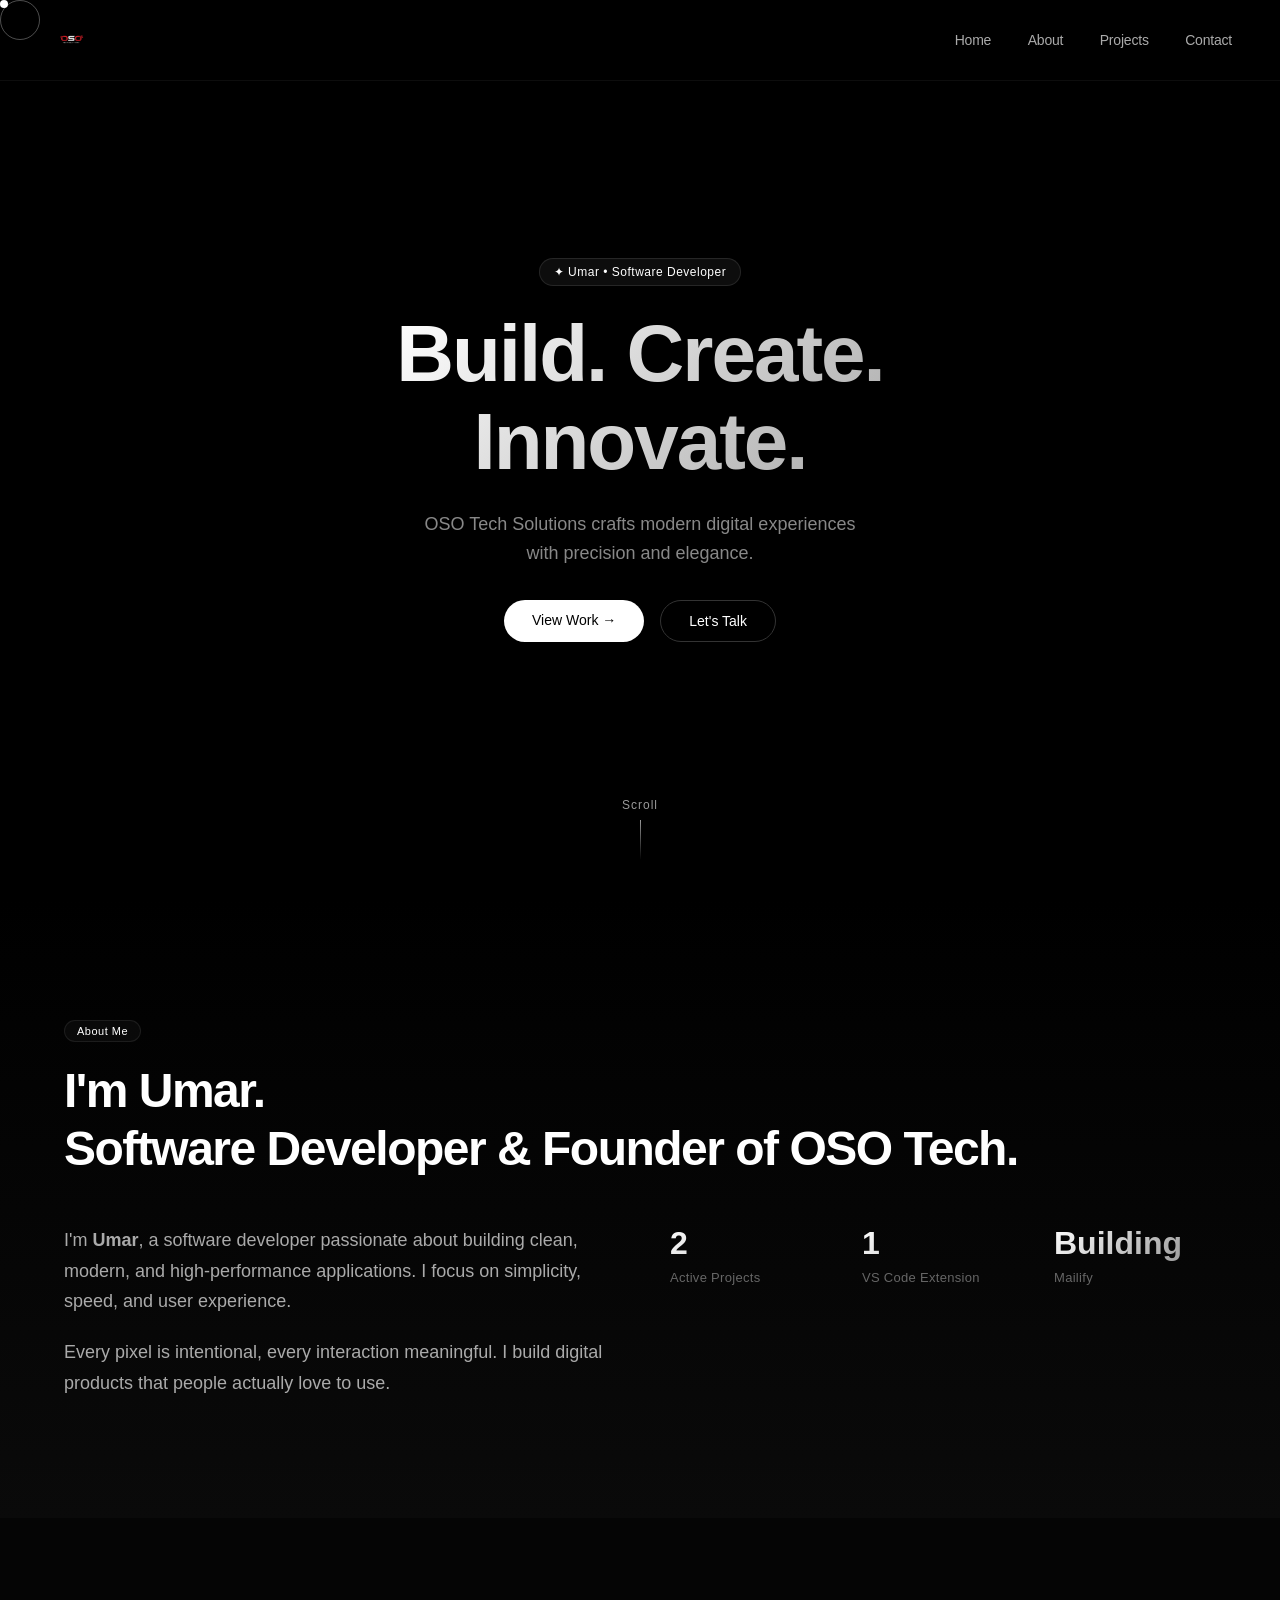
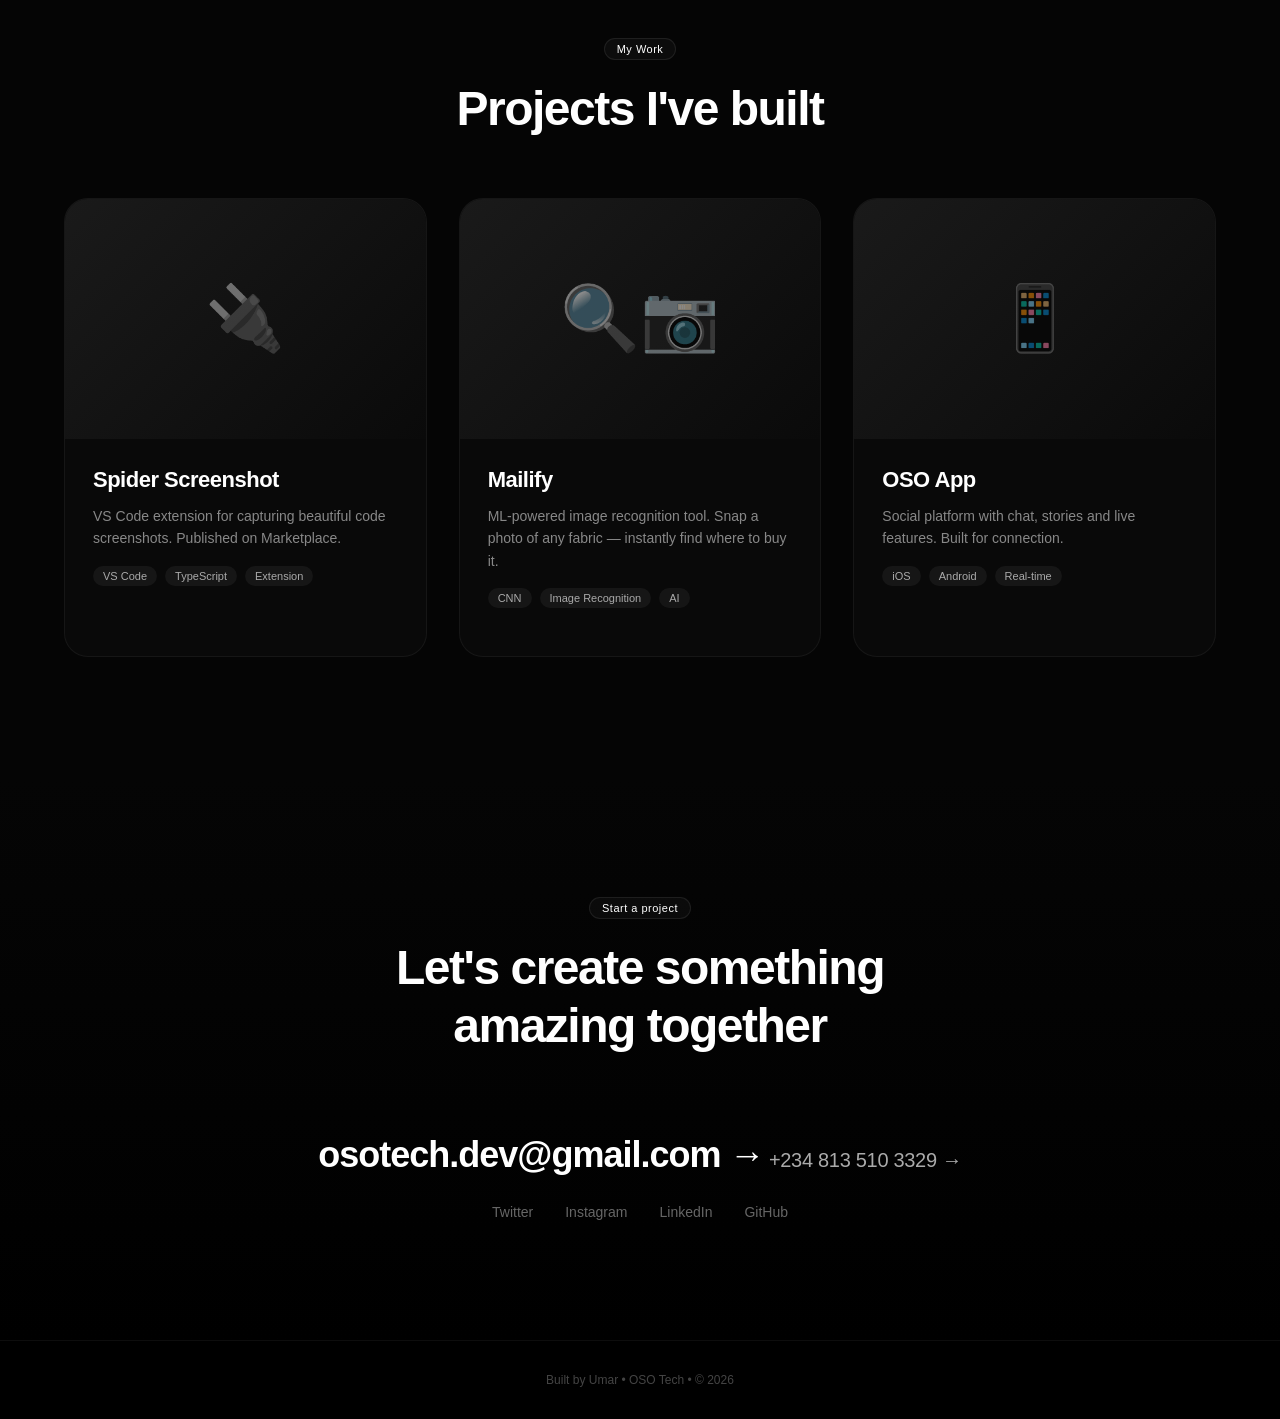
==== index.html @ 830e51ac "Add files via upload" ====
<!DOCTYPE html>
<html lang="en">
<head>
  <meta charset="UTF-8">
  <meta name="viewport" content="width=device-width, initial-scale=1.0">
  <title>OSO Tech — Umar | Premium Digital Studio</title>
  
  <!-- FAVICON - Works on Android, iOS, Desktop -->
  <link rel="icon" type="image/png" sizes="32x32" href="images/logo.png">
  <link rel="icon" type="image/png" sizes="16x16" href="images/logo.png">
  <link rel="apple-touch-icon" sizes="180x180" href="images/logo.png">
  <link rel="manifest" href="site.webmanifest">
  
  <link rel="stylesheet" href="style.css">
</head>
<body>

<!-- Custom cursor (premium touch) -->
<div class="cursor"></div>
<div class="cursor-follower"></div>

<!-- NAVBAR -->
<header class="navbar">
  <img src="images/logo.png" class="logo" alt="OSO Tech Logo">
  <nav>
    <a href="#">Home</a>
    <a href="#about">About</a>
    <a href="#projects">Projects</a>
    <a href="#contact">Contact</a>
  </nav>
</header>

<!-- HERO -->
<section class="hero">
  <div class="hero-content">
    <div class="badge">✦ Umar • Software Developer</div>
    <h1>Build. Create.<br>Innovate.</h1>
    <p>OSO Tech Solutions crafts modern digital experiences<br>with precision and elegance.</p>
    <div class="hero-buttons">
      <a href="#projects" class="btn primary">View Work →</a>
      <a href="#contact" class="btn secondary">Let's Talk</a>
    </div>
  </div>
  <div class="hero-scroll">
    <span>Scroll</span>
    <div class="scroll-line"></div>
  </div>
</section>

<!-- ABOUT with YOUR NAME -->
<section id="about" class="about">
  <div class="container">
    <div class="about-badge">About Me</div>
    <h2>I'm Umar.<br>Software Developer & Founder of OSO Tech.</h2>
    <div class="about-grid">
      <div class="about-text">
        <p>I'm <strong>Umar</strong>, a software developer passionate about building clean, modern, and high-performance applications. I focus on simplicity, speed, and user experience.</p>
        <p style="margin-top: 20px;">Every pixel is intentional, every interaction meaningful. I build digital products that people actually love to use.</p>
      </div>
      <div class="about-stats">
        <div class="stat">
          <div class="stat-number">2</div>
          <div class="stat-label">Active Projects</div>
        </div>
        <div class="stat">
          <div class="stat-number">1</div>
          <div class="stat-label">VS Code Extension</div>
        </div>
        <div class="stat">
          <div class="stat-number">Building</div>
          <div class="stat-label">Mailify</div>
        </div>
      </div>
    </div>
  </div>
</section>

<!-- PROJECTS -->
<section id="projects" class="projects">
  <div class="container">
    <div class="section-header">
      <div class="section-badge">My Work</div>
      <h2>Projects I've built</h2>
    </div>

    <div class="projects-grid">
      <!-- Spider Screenshot - VS Code Extension with LIVE LINK -->
      <div class="project-card">
        <div class="project-image">
          <div class="image-placeholder">🔌</div>
        </div>
        <div class="project-info">
          <h3>Spider Screenshot</h3>
          <p>VS Code extension for capturing beautiful code screenshots. Published on Marketplace.</p>
          <div class="project-tags">
            <span>VS Code</span>
            <span>TypeScript</span>
            <span>Extension</span>
          </div>
          <a href="https://marketplace.visualstudio.com/items?itemName=SpiderDev.spider-screenshot" class="project-link" target="_blank">View on Marketplace →</a>
        </div>
      </div>

      <!-- Mailify - Image Recognition Feature -->
      <div class="project-card">
        <div class="project-image">
          <div class="image-placeholder">🔍📷</div>
        </div>
        <div class="project-info">
          <h3>Mailify</h3>
          <p>ML-powered image recognition tool. Snap a photo of any fabric — instantly find where to buy it.</p>
          <div class="project-tags">
            <span>CNN</span>
            <span>Image Recognition</span>
            <span>AI</span>
          </div>
          <a href="#contact" class="project-link">Learn more →</a>
        </div>
      </div>

      <!-- OSO App -->
      <div class="project-card">
        <div class="project-image">
          <div class="image-placeholder">📱</div>
        </div>
        <div class="project-info">
          <h3>OSO App</h3>
          <p>Social platform with chat, stories and live features. Built for connection.</p>
          <div class="project-tags">
            <span>iOS</span>
            <span>Android</span>
            <span>Real-time</span>
          </div>
          <a href="#" class="project-link">Learn more →</a>
        </div>
      </div>
    </div>
  </div>
</section>

<!-- CONTACT -->
<section id="contact" class="contact">
  <div class="container">
    <div class="contact-badge">Start a project</div>
    <h2>Let's create something<br>amazing together</h2>
    <a href="mailto:osotech.dev@gmail.com" class="contact-email">osotech.dev@gmail.com →</a>
    <a href="tel:+2348135103329" class="contact-phone">+234 813 510 3329 →</a>
    <div class="social-links">
      <a href="#">Twitter</a>
      <a href="#">Instagram</a>
      <a href="#">LinkedIn</a>
      <a href="#">GitHub</a>
    </div>
  </div>
</section>

<footer>
  <p>Built by Umar • OSO Tech • © 2026</p>
</footer>

<script src="script.js"></script>
</body>
</html>
---- style.css ----
/* RESET */
* {
  margin: 0;
  padding: 0;
  box-sizing: border-box;
}

/* BODY */
body {
  font-family: -apple-system, BlinkMacSystemFont, 'SF Pro Text', 'SF Pro Display', sans-serif;
  background: #000;
  color: #fff;
  cursor: none;
  overflow-x: hidden;
}

/* ========== CUSTOM CURSOR ========== */
.cursor {
  width: 8px;
  height: 8px;
  background: white;
  border-radius: 50%;
  position: fixed;
  pointer-events: none;
  z-index: 9999;
  transition: transform 0.1s ease;
}

.cursor-follower {
  width: 40px;
  height: 40px;
  border: 1px solid rgba(255,255,255,0.3);
  border-radius: 50%;
  position: fixed;
  pointer-events: none;
  z-index: 9998;
  transition: transform 0.2s ease, width 0.2s, height 0.2s;
}

/* NAVBAR */
.navbar {
  display: flex;
  justify-content: space-between;
  align-items: center;
  padding: 24px 48px;
  position: fixed;
  width: 100%;
  top: 0;
  z-index: 100;
  backdrop-filter: blur(20px);
  background: rgba(0,0,0,0.5);
  border-bottom: 1px solid rgba(255,255,255,0.05);
  transition: all 0.3s ease;
}

.navbar.scrolled {
  padding: 16px 48px;
  background: rgba(0,0,0,0.8);
  backdrop-filter: blur(30px);
}

.logo {
  height: 32px;
  opacity: 0.9;
}

nav a {
  margin-left: 32px;
  color: #aaa;
  text-decoration: none;
  font-size: 14px;
  font-weight: 500;
  transition: color 0.2s ease;
  letter-spacing: -0.2px;
}

nav a:hover {
  color: #fff;
}

/* HERO */
.hero {
  min-height: 100vh;
  display: flex;
  flex-direction: column;
  justify-content: center;
  align-items: center;
  position: relative;
  padding: 0 20px;
}

.hero-content {
  text-align: center;
  animation: fadeInUp 1s ease;
}

.badge {
  display: inline-block;
  padding: 6px 14px;
  background: rgba(255,255,255,0.05);
  border: 1px solid rgba(255,255,255,0.1);
  border-radius: 100px;
  font-size: 12px;
  letter-spacing: 0.5px;
  margin-bottom: 24px;
  backdrop-filter: blur(10px);
}

.hero h1 {
  font-size: clamp(48px, 8vw, 80px);
  font-weight: 700;
  letter-spacing: -2px;
  line-height: 1.1;
  margin-bottom: 24px;
  background: linear-gradient(135deg, #fff 0%, #aaa 100%);
  -webkit-background-clip: text;
  -webkit-text-fill-color: transparent;
  background-clip: text;
}

.hero p {
  color: #888;
  font-size: 18px;
  line-height: 1.6;
  margin-bottom: 32px;
}

/* BUTTONS */
.hero-buttons {
  display: flex;
  gap: 16px;
  justify-content: center;
  flex-wrap: wrap;
}

.btn {
  padding: 12px 28px;
  border-radius: 100px;
  text-decoration: none;
  font-size: 14px;
  font-weight: 500;
  transition: all 0.3s cubic-bezier(0.4, 0, 0.2, 1);
  display: inline-block;
}

.primary {
  background: #fff;
  color: #000;
}

.primary:hover {
  transform: translateY(-2px);
  box-shadow: 0 10px 20px rgba(255,255,255,0.1);
}

.secondary {
  border: 1px solid #333;
  color: #fff;
  background: transparent;
}

.secondary:hover {
  border-color: #fff;
  background: rgba(255,255,255,0.05);
}

/* Scroll indicator */
.hero-scroll {
  position: absolute;
  bottom: 40px;
  left: 50%;
  transform: translateX(-50%);
  display: flex;
  flex-direction: column;
  align-items: center;
  gap: 8px;
  opacity: 0.6;
}

.hero-scroll span {
  font-size: 12px;
  letter-spacing: 1px;
}

.scroll-line {
  width: 1px;
  height: 40px;
  background: linear-gradient(to bottom, #fff, transparent);
  animation: scrollAnim 2s ease infinite;
}

/* SECTIONS */
section {
  padding: 120px 0;
}

.container {
  max-width: 1200px;
  margin: 0 auto;
  padding: 0 24px;
}

/* ABOUT */
.about {
  background: linear-gradient(to bottom, #000, #0a0a0a);
}

.about-badge, .section-badge, .contact-badge {
  display: inline-block;
  padding: 4px 12px;
  background: rgba(255,255,255,0.03);
  border: 1px solid rgba(255,255,255,0.08);
  border-radius: 100px;
  font-size: 11px;
  letter-spacing: 0.5px;
  margin-bottom: 20px;
}

.about h2, .section-header h2, .contact h2 {
  font-size: clamp(32px, 5vw, 48px);
  font-weight: 600;
  letter-spacing: -1.5px;
  line-height: 1.2;
  margin-bottom: 48px;
}

.about-grid {
  display: grid;
  grid-template-columns: 1fr 1fr;
  gap: 60px;
  align-items: start;
}

.about-text p {
  color: #aaa;
  line-height: 1.7;
  font-size: 18px;
}

.about-stats {
  display: grid;
  grid-template-columns: repeat(3, 1fr);
  gap: 30px;
}

.stat-number {
  font-size: 32px;
  font-weight: 700;
  background: linear-gradient(135deg, #fff, #888);
  -webkit-background-clip: text;
  -webkit-text-fill-color: transparent;
  margin-bottom: 8px;
}

.stat-label {
  font-size: 13px;
  color: #666;
  letter-spacing: 0.3px;
}

/* PROJECTS */
.projects {
  background: #050505;
}

.section-header {
  text-align: center;
  margin-bottom: 60px;
}

.projects-grid {
  display: grid;
  grid-template-columns: repeat(auto-fit, minmax(320px, 1fr));
  gap: 32px;
}

.project-card {
  background: rgba(255,255,255,0.02);
  border: 1px solid rgba(255,255,255,0.05);
  border-radius: 24px;
  overflow: hidden;
  transition: all 0.4s cubic-bezier(0.4, 0, 0.2, 1);
}

.project-card:hover {
  transform: translateY(-8px);
  border-color: rgba(255,255,255,0.15);
  box-shadow: 0 20px 40px rgba(0,0,0,0.5);
}

.project-image {
  height: 240px;
  background: linear-gradient(135deg, #1a1a1a, #0a0a0a);
  display: flex;
  align-items: center;
  justify-content: center;
}

.image-placeholder {
  font-size: 64px;
  opacity: 0.5;
  transition: opacity 0.3s;
}

.project-card:hover .image-placeholder {
  opacity: 1;
}

.project-info {
  padding: 28px;
}

.project-info h3 {
  font-size: 22px;
  font-weight: 600;
  margin-bottom: 12px;
  letter-spacing: -0.5px;
}

.project-info p {
  color: #888;
  font-size: 14px;
  line-height: 1.6;
  margin-bottom: 16px;
}

.project-tags {
  display: flex;
  gap: 8px;
  flex-wrap: wrap;
  margin-bottom: 20px;
}

.project-tags span {
  font-size: 11px;
  padding: 4px 10px;
  background: rgba(255,255,255,0.05);
  border-radius: 100px;
  color: #aaa;
}

.project-link {
  color: #fff;
  text-decoration: none;
  font-size: 13px;
  font-weight: 500;
  transition: opacity 0.2s;
}

.project-link:hover {
  opacity: 0.7;
}

/* CONTACT */
.contact {
  text-align: center;
  background: linear-gradient(to bottom, #050505, #000);
}

.contact-email {
  display: inline-block;
  font-size: clamp(24px, 5vw, 36px);
  font-weight: 600;
  color: #fff;
  text-decoration: none;
  margin: 32px 0 48px;
  letter-spacing: -1px;
  transition: opacity 0.2s;
}

.contact-email:hover {
  opacity: 0.7;
}

.social-links {
  display: flex;
  justify-content: center;
  gap: 32px;
}

.social-links a {
  color: #666;
  text-decoration: none;
  font-size: 14px;
  transition: color 0.2s;
}

.social-links a:hover {
  color: #fff;
}

/* FOOTER */
footer {
  padding: 32px;
  text-align: center;
  border-top: 1px solid rgba(255,255,255,0.05);
  color: #444;
  font-size: 12px;
}

/* ANIMATIONS */
@keyframes fadeInUp {
  from {
    opacity: 0;
    transform: translateY(30px);
  }
  to {
    opacity: 1;
    transform: translateY(0);
  }
}

@keyframes scrollAnim {
  0%, 100% {
    transform: scaleY(1);
    opacity: 1;
  }
  50% {
    transform: scaleY(0.5);
    opacity: 0.3;
  }
}

/* Logo as text (since no image logo) */
.logo-text {
  font-size: 18px;
  font-weight: 600;
  letter-spacing: -0.5px;
  background: linear-gradient(135deg, #fff, #aaa);
  -webkit-background-clip: text;
  -webkit-text-fill-color: transparent;
}

/* Coming soon subtitle */
.coming-soon-subtitle {
  color: #888;
  font-size: 16px;
  margin-top: 12px;
}

/* Contact phone number */
.contact-phone {
  display: inline-block;
  font-size: 20px;
  font-weight: 500;
  color: #aaa;
  text-decoration: none;
  margin: 16px 0 32px;
  transition: opacity 0.2s;
  letter-spacing: -0.3px;
}

.contact-phone:hover {
  opacity: 0.7;
  color: #fff;
}

/* Remove old button styles from project cards (no links needed) */
.project-link {
  display: none;
}

/* Adjust contact section spacing */
.contact-email {
  margin-bottom: 8px;
}

/* Responsive fix for phone */
@media (max-width: 768px) {
  .contact-phone {
    font-size: 16px;
  }
  
  .logo-text {
    font-size: 16px;
  }
}

/* Scroll reveal classes */
.fade-up {
  opacity: 0;
  transform: translateY(30px);
  transition: all 0.8s cubic-bezier(0.4, 0, 0.2, 1);
}

.fade-up.revealed {
  opacity: 1;
  transform: translateY(0);
}

/* RESPONSIVE */
@media (max-width: 768px) {
  .navbar {
    padding: 16px 20px;
  }
  
  nav a {
    margin-left: 20px;
    font-size: 12px;
  }
  
  .about-grid {
    grid-template-columns: 1fr;
    gap: 40px;
  }
  
  .projects-grid {
    grid-template-columns: 1fr;
    padding: 0 20px;
  }
  
  .hero-buttons {
    flex-direction: column;
    align-items: center;
  }
  
  body {
    cursor: auto;
  }
  
  .cursor, .cursor-follower {
    display: none;
  }
}
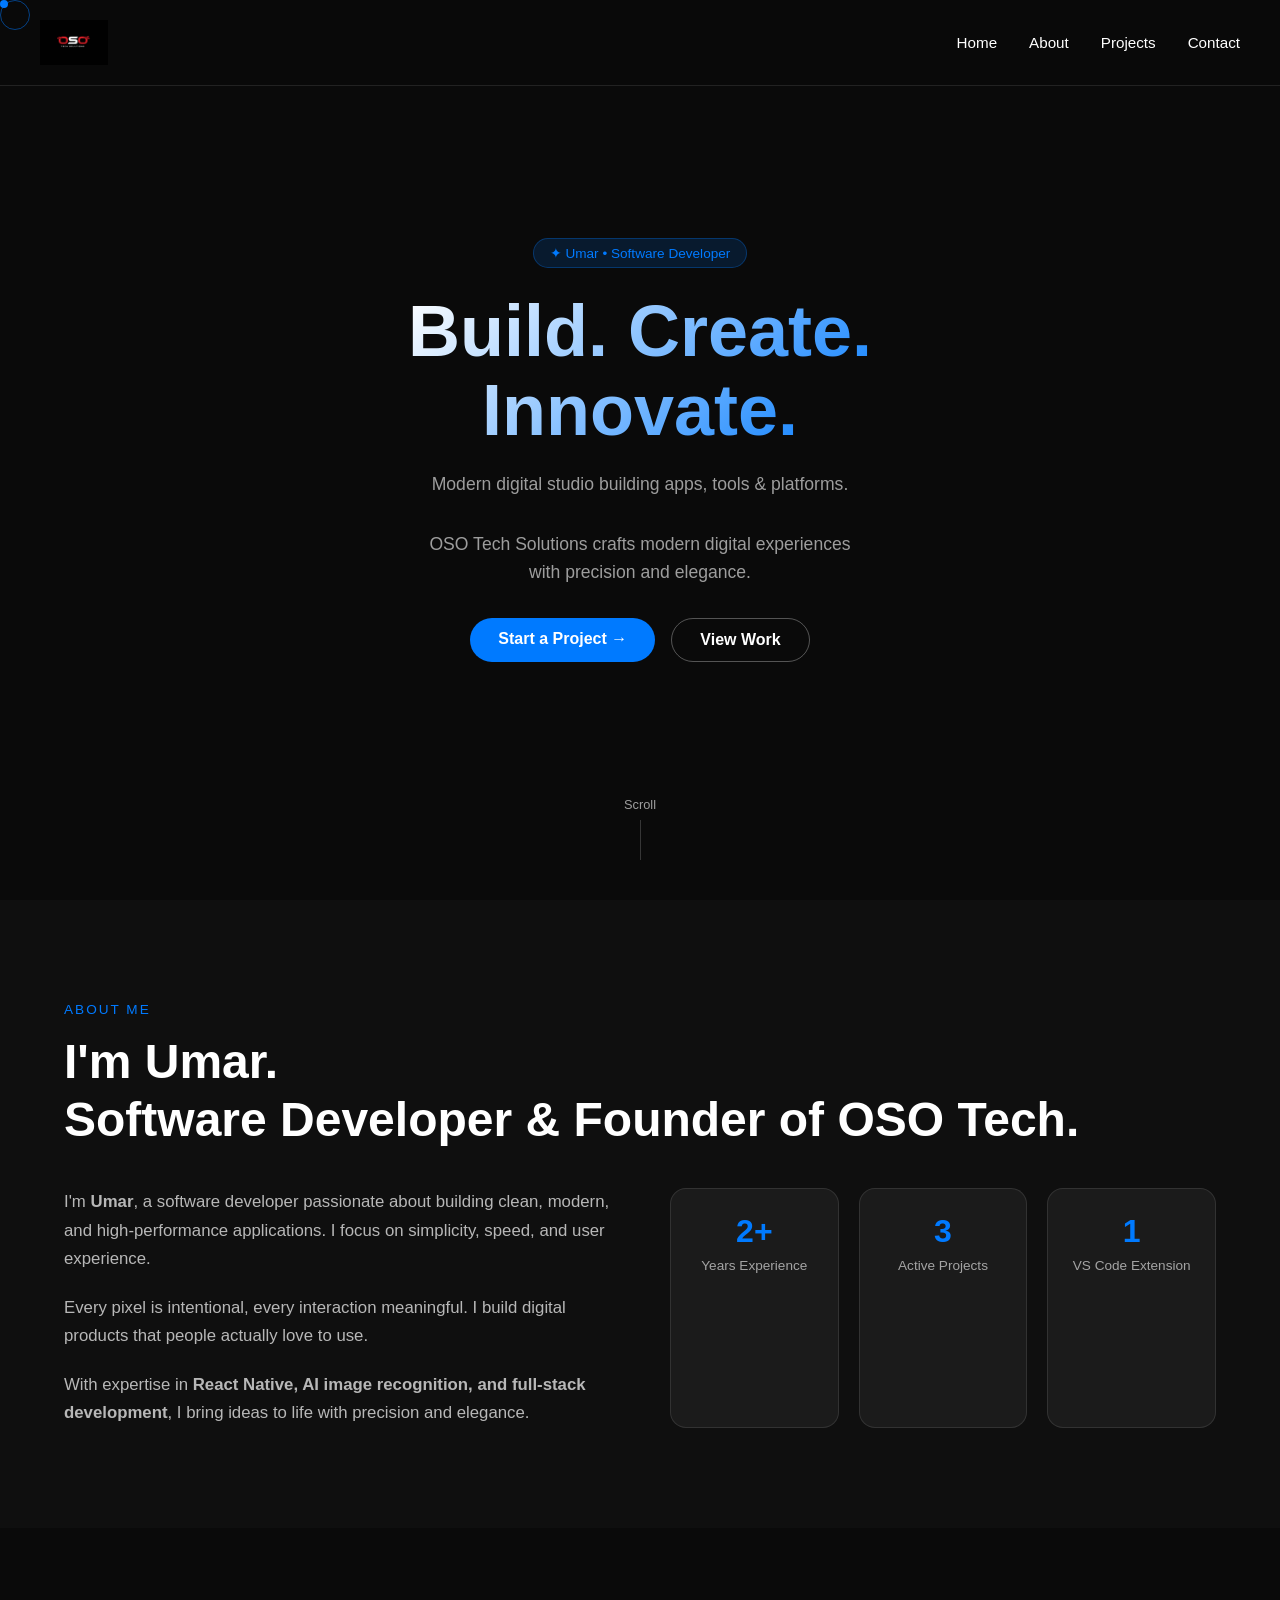
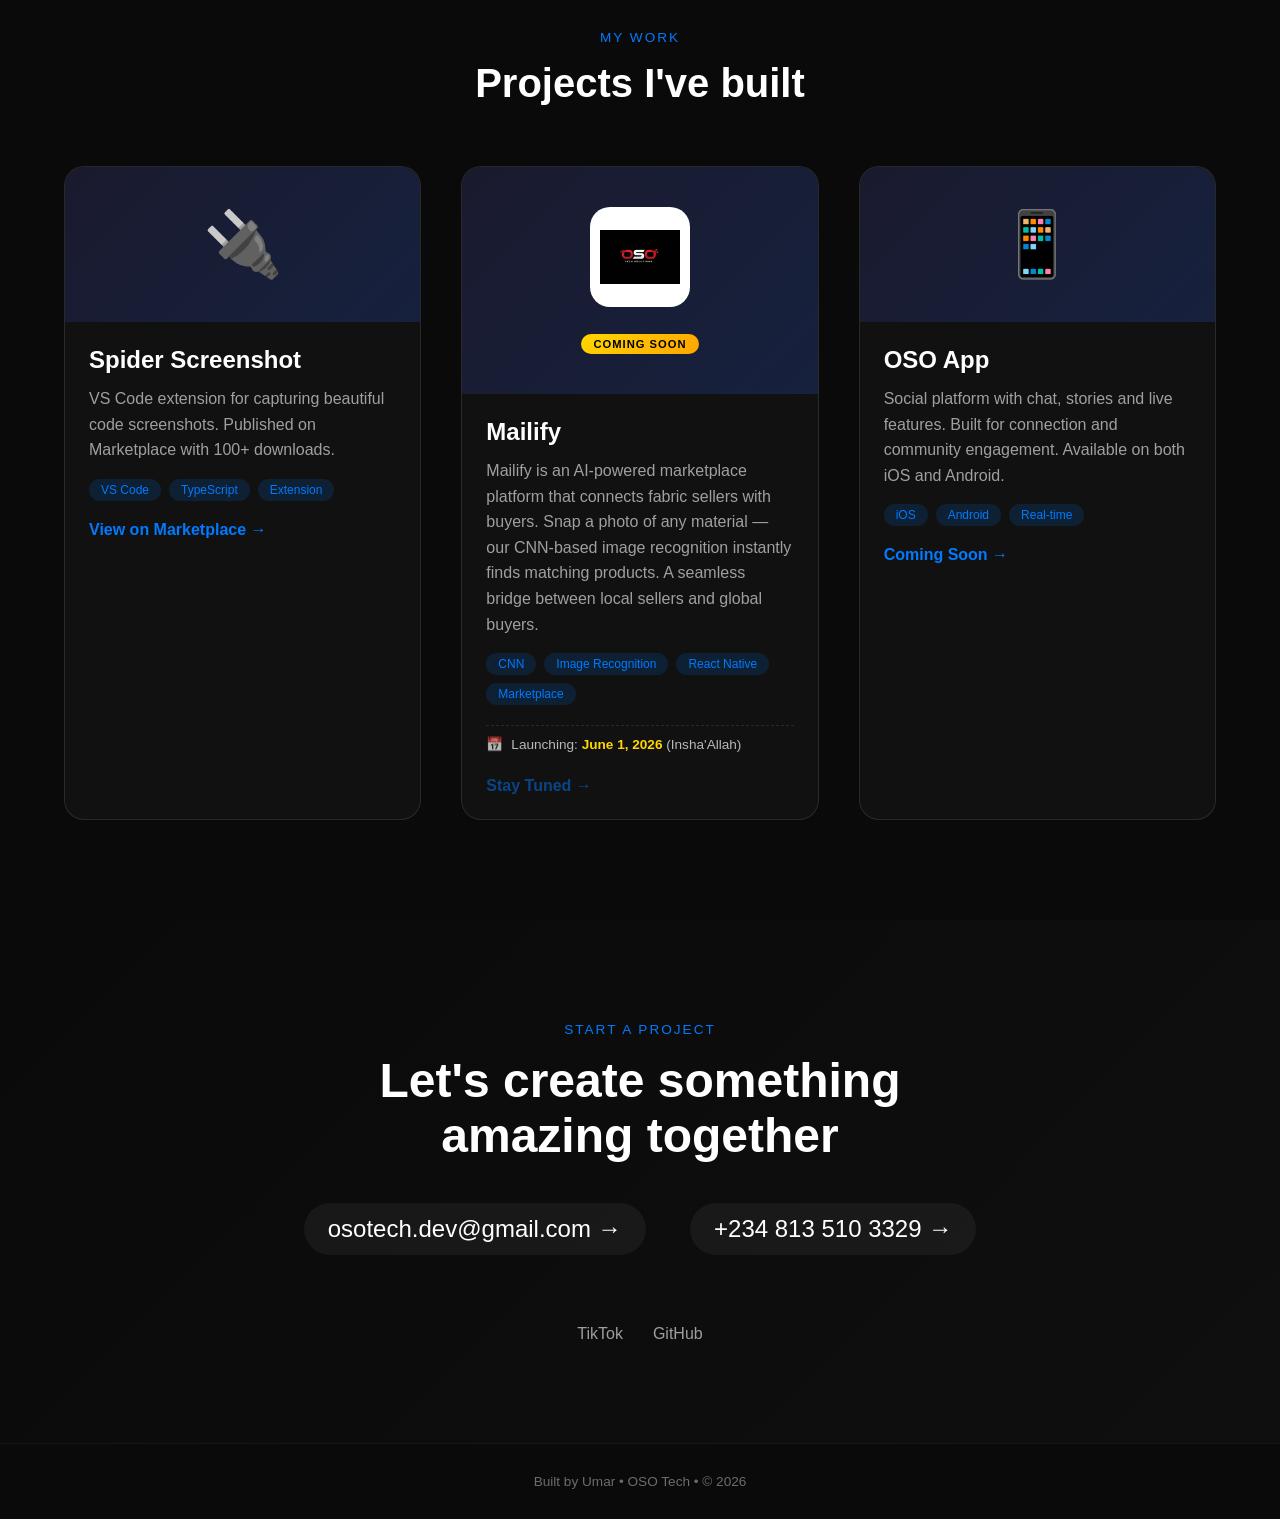
==== commit 75f96c21: "Update index.html" ====
--- a/index.html
+++ b/index.html
@@ -2,32 +2,606 @@
 <html lang="en">
 <head>
   <meta charset="UTF-8">
-  <meta name="viewport" content="width=device-width, initial-scale=1.0">
+  <meta name="viewport" content="width=device-width, initial-scale=1.0, user-scalable=yes">
   <title>OSO Tech — Umar | Premium Digital Studio</title>
   
-  <!-- FAVICON - Works on Android, iOS, Desktop -->
+  <!-- SEO BOOST -->
+  <meta name="description" content="OSO Tech - Modern digital studio building apps, tools, and web experiences. Software developer specializing in React Native, AI image recognition, and full-stack development.">
+  <meta name="keywords" content="OSO Tech, Osotech, software developer Nigeria, web development, mobile apps, React Native, AI, image recognition, Mailify">
+  <meta name="author" content="Umar">
+  <meta name="robots" content="index, follow">
+  
+  <!-- OPEN GRAPH for WhatsApp, Facebook, Google -->
+  <meta property="og:title" content="OSO Tech — Premium Digital Studio">
+  <meta property="og:description" content="Modern digital studio building apps, tools & platforms. Specializing in React Native, AI image recognition, and web development.">
+  <meta property="og:image" content="images/logo.png">
+  <meta property="og:image:width" content="512">
+  <meta property="og:image:height" content="512">
+  <meta property="og:url" content="https://osotechs.com">
+  <meta property="og:type" content="website">
+  <meta property="og:site_name" content="OSO Tech">
+  
+  <!-- Twitter Card -->
+  <meta name="twitter:card" content="summary_large_image">
+  <meta name="twitter:title" content="OSO Tech — Premium Digital Studio">
+  <meta name="twitter:description" content="Modern digital studio building apps, tools & platforms.">
+  <meta name="twitter:image" content="images/logo.png">
+  
+  <!-- FAVICON -->
   <link rel="icon" type="image/png" sizes="32x32" href="images/logo.png">
   <link rel="icon" type="image/png" sizes="16x16" href="images/logo.png">
   <link rel="apple-touch-icon" sizes="180x180" href="images/logo.png">
   <link rel="manifest" href="site.webmanifest">
   
-  <link rel="stylesheet" href="style.css">
+  <style>
+    * {
+      margin: 0;
+      padding: 0;
+      box-sizing: border-box;
+    }
+    
+    body {
+      background: #0a0a0a;
+      color: #ffffff;
+      font-family: 'Inter', -apple-system, BlinkMacSystemFont, 'Segoe UI', sans-serif;
+      overflow-x: hidden;
+      cursor: none;
+    }
+    
+    /* Custom Cursor */
+    .cursor {
+      width: 8px;
+      height: 8px;
+      background: #007AFF;
+      border-radius: 50%;
+      position: fixed;
+      pointer-events: none;
+      z-index: 10000;
+      transition: transform 0.1s ease;
+    }
+    
+    .cursor-follower {
+      width: 30px;
+      height: 30px;
+      border: 1px solid rgba(0, 122, 255, 0.5);
+      border-radius: 50%;
+      position: fixed;
+      pointer-events: none;
+      z-index: 9999;
+      transition: transform 0.2s ease;
+    }
+    
+    /* Smooth Scroll */
+    html {
+      scroll-behavior: smooth;
+    }
+    
+    /* Container */
+    .container {
+      max-width: 1200px;
+      margin: 0 auto;
+      padding: 0 24px;
+    }
+    
+    /* Navbar */
+    .navbar {
+      position: fixed;
+      top: 0;
+      left: 0;
+      right: 0;
+      display: flex;
+      justify-content: space-between;
+      align-items: center;
+      padding: 20px 40px;
+      background: rgba(10, 10, 10, 0.95);
+      backdrop-filter: blur(10px);
+      z-index: 1000;
+      border-bottom: 1px solid rgba(255,255,255,0.1);
+    }
+    
+    .logo {
+      height: 45px;
+      width: auto;
+    }
+    
+    nav {
+      display: flex;
+      gap: 32px;
+    }
+    
+    nav a {
+      color: #fff;
+      text-decoration: none;
+      font-size: 0.95rem;
+      font-weight: 500;
+      transition: color 0.3s ease;
+    }
+    
+    nav a:hover {
+      color: #007AFF;
+    }
+    
+    .mobile-menu-btn {
+      display: none;
+      background: none;
+      border: none;
+      color: white;
+      font-size: 28px;
+      cursor: pointer;
+    }
+    
+    /* Hero Section */
+    .hero {
+      min-height: 100vh;
+      display: flex;
+      align-items: center;
+      justify-content: center;
+      position: relative;
+      padding: 100px 24px;
+    }
+    
+    .hero-content {
+      text-align: center;
+      max-width: 800px;
+      margin: 0 auto;
+    }
+    
+    .badge {
+      display: inline-block;
+      background: rgba(0, 122, 255, 0.15);
+      color: #007AFF;
+      padding: 6px 16px;
+      border-radius: 50px;
+      font-size: 0.85rem;
+      font-weight: 500;
+      margin-bottom: 24px;
+      border: 1px solid rgba(0, 122, 255, 0.3);
+    }
+    
+    .hero h1 {
+      font-size: 4.5rem;
+      font-weight: 700;
+      line-height: 1.1;
+      margin-bottom: 20px;
+      background: linear-gradient(135deg, #fff, #007AFF);
+      -webkit-background-clip: text;
+      -webkit-text-fill-color: transparent;
+      background-clip: text;
+    }
+    
+    .subtitle {
+      font-size: 1.3rem;
+      color: rgba(255,255,255,0.7);
+      margin-bottom: 16px;
+    }
+    
+    .hero p {
+      font-size: 1.1rem;
+      color: rgba(255,255,255,0.6);
+      line-height: 1.6;
+      margin-bottom: 32px;
+    }
+    
+    .hero-buttons {
+      display: flex;
+      gap: 16px;
+      justify-content: center;
+      flex-wrap: wrap;
+    }
+    
+    .btn {
+      display: inline-block;
+      padding: 12px 28px;
+      border-radius: 40px;
+      text-decoration: none;
+      font-weight: 600;
+      transition: all 0.3s ease;
+      cursor: pointer;
+    }
+    
+    .btn.primary {
+      background: #007AFF;
+      color: #fff;
+      border: none;
+    }
+    
+    .btn.primary:hover {
+      background: #0055CC;
+      transform: translateY(-2px);
+    }
+    
+    .btn.secondary {
+      background: transparent;
+      color: #fff;
+      border: 1px solid rgba(255,255,255,0.3);
+    }
+    
+    .btn.secondary:hover {
+      border-color: #007AFF;
+      background: rgba(0, 122, 255, 0.1);
+    }
+    
+    .hero-scroll {
+      position: absolute;
+      bottom: 40px;
+      left: 50%;
+      transform: translateX(-50%);
+      text-align: center;
+      opacity: 0.6;
+    }
+    
+    .hero-scroll span {
+      font-size: 0.8rem;
+      display: block;
+      margin-bottom: 8px;
+    }
+    
+    .scroll-line {
+      width: 1px;
+      height: 40px;
+      background: rgba(255,255,255,0.3);
+      margin: 0 auto;
+    }
+    
+    /* About Section */
+    .about {
+      padding: 100px 0;
+      background: #0f0f0f;
+    }
+    
+    .about-badge {
+      display: inline-block;
+      color: #007AFF;
+      font-size: 0.85rem;
+      text-transform: uppercase;
+      letter-spacing: 2px;
+      margin-bottom: 16px;
+    }
+    
+    .about h2 {
+      font-size: 3rem;
+      font-weight: 700;
+      margin-bottom: 40px;
+      line-height: 1.2;
+    }
+    
+    .about-grid {
+      display: grid;
+      grid-template-columns: 1fr 1fr;
+      gap: 60px;
+    }
+    
+    .about-text p {
+      color: rgba(255,255,255,0.7);
+      line-height: 1.7;
+      font-size: 1.05rem;
+    }
+    
+    .about-stats {
+      display: grid;
+      grid-template-columns: repeat(3, 1fr);
+      gap: 20px;
+    }
+    
+    .stat {
+      text-align: center;
+      padding: 24px;
+      background: rgba(255,255,255,0.05);
+      border-radius: 16px;
+      border: 1px solid rgba(255,255,255,0.1);
+    }
+    
+    .stat-number {
+      font-size: 2rem;
+      font-weight: 700;
+      color: #007AFF;
+      margin-bottom: 8px;
+    }
+    
+    .stat-label {
+      font-size: 0.85rem;
+      color: rgba(255,255,255,0.6);
+    }
+    
+    /* Projects Section */
+    .projects {
+      padding: 100px 0;
+    }
+    
+    .section-header {
+      text-align: center;
+      margin-bottom: 60px;
+    }
+    
+    .section-badge {
+      display: inline-block;
+      color: #007AFF;
+      font-size: 0.85rem;
+      text-transform: uppercase;
+      letter-spacing: 2px;
+      margin-bottom: 16px;
+    }
+    
+    .section-header h2 {
+      font-size: 2.5rem;
+      font-weight: 700;
+    }
+    
+    .projects-grid {
+      display: grid;
+      grid-template-columns: repeat(auto-fit, minmax(350px, 1fr));
+      gap: 40px;
+    }
+    
+    .project-card {
+      background: #111;
+      border-radius: 20px;
+      overflow: hidden;
+      border: 1px solid rgba(255,255,255,0.1);
+      transition: transform 0.3s ease, border-color 0.3s ease;
+    }
+    
+    .project-card:hover {
+      transform: translateY(-5px);
+      border-color: rgba(0, 122, 255, 0.3);
+    }
+    
+    .project-image {
+      background: linear-gradient(135deg, #1a1a2e, #16213e);
+      padding: 40px;
+      text-align: center;
+      position: relative;
+    }
+    
+    .image-placeholder {
+      font-size: 4rem;
+    }
+    
+    .project-logo {
+      width: 100px;
+      height: 100px;
+      object-fit: contain;
+      border-radius: 20px;
+      margin: 0 auto 15px;
+      display: block;
+      background: #fff;
+      padding: 10px;
+    }
+    
+    .coming-soon-badge {
+      display: inline-block;
+      background: linear-gradient(135deg, #FFD700, #FFA500);
+      color: #000;
+      font-size: 0.7rem;
+      font-weight: bold;
+      padding: 4px 12px;
+      border-radius: 20px;
+      text-transform: uppercase;
+      letter-spacing: 1px;
+      margin-top: 12px;
+    }
+    
+    .project-info {
+      padding: 24px;
+    }
+    
+    .project-info h3 {
+      font-size: 1.5rem;
+      margin-bottom: 12px;
+    }
+    
+    .project-info p {
+      color: rgba(255,255,255,0.6);
+      line-height: 1.6;
+      margin-bottom: 16px;
+    }
+    
+    .project-tags {
+      display: flex;
+      flex-wrap: wrap;
+      gap: 8px;
+      margin-bottom: 20px;
+    }
+    
+    .project-tags span {
+      background: rgba(0, 122, 255, 0.15);
+      color: #007AFF;
+      padding: 4px 12px;
+      border-radius: 20px;
+      font-size: 0.75rem;
+      font-weight: 500;
+    }
+    
+    .release-date {
+      margin: 15px 0;
+      padding: 10px 0;
+      border-top: 1px dashed rgba(255,255,255,0.1);
+      display: flex;
+      align-items: center;
+      gap: 8px;
+      font-size: 0.85rem;
+      color: rgba(255,255,255,0.7);
+    }
+    
+    .release-date strong {
+      color: #FFD700;
+    }
+    
+    .project-link {
+      color: #007AFF;
+      text-decoration: none;
+      font-weight: 600;
+      transition: opacity 0.3s ease;
+    }
+    
+    .project-link:hover {
+      opacity: 0.8;
+    }
+    
+    .disabled-link {
+      opacity: 0.5;
+      cursor: default;
+      pointer-events: none;
+    }
+    
+    /* Contact Section */
+    .contact {
+      padding: 100px 0;
+      background: linear-gradient(135deg, #0a0a0a, #0f0f0f);
+      text-align: center;
+    }
+    
+    .contact-badge {
+      display: inline-block;
+      color: #007AFF;
+      font-size: 0.85rem;
+      text-transform: uppercase;
+      letter-spacing: 2px;
+      margin-bottom: 16px;
+    }
+    
+    .contact h2 {
+      font-size: 3rem;
+      margin-bottom: 40px;
+    }
+    
+    .contact-email, .contact-phone {
+      display: inline-block;
+      color: #fff;
+      font-size: 1.5rem;
+      text-decoration: none;
+      margin: 0 20px 30px;
+      padding: 12px 24px;
+      background: rgba(255,255,255,0.05);
+      border-radius: 50px;
+      transition: all 0.3s ease;
+    }
+    
+    .contact-email:hover, .contact-phone:hover {
+      background: #007AFF;
+      transform: translateY(-2px);
+    }
+    
+    .social-links {
+      display: flex;
+      justify-content: center;
+      gap: 30px;
+      margin-top: 40px;
+    }
+    
+    .social-links a {
+      color: rgba(255,255,255,0.6);
+      text-decoration: none;
+      font-size: 1rem;
+      transition: color 0.3s ease;
+    }
+    
+    .social-links a:hover {
+      color: #007AFF;
+    }
+    
+    /* Footer */
+    footer {
+      text-align: center;
+      padding: 30px;
+      border-top: 1px solid rgba(255,255,255,0.05);
+      color: rgba(255,255,255,0.4);
+      font-size: 0.85rem;
+    }
+    
+    /* Responsive Design */
+    @media (max-width: 768px) {
+      .mobile-menu-btn {
+        display: block;
+      }
+      
+      nav {
+        position: fixed;
+        top: 70px;
+        left: -100%;
+        width: 100%;
+        background: rgba(0,0,0,0.95);
+        backdrop-filter: blur(10px);
+        flex-direction: column;
+        align-items: center;
+        padding: 30px;
+        gap: 20px;
+        transition: left 0.3s ease;
+        z-index: 999;
+      }
+      
+      nav.active {
+        left: 0;
+      }
+      
+      .hero h1 {
+        font-size: 2.5rem;
+      }
+      
+      .subtitle {
+        font-size: 1rem;
+      }
+      
+      .about-grid {
+        grid-template-columns: 1fr;
+      }
+      
+      .about h2 {
+        font-size: 2rem;
+      }
+      
+      .projects-grid {
+        grid-template-columns: 1fr;
+      }
+      
+      .contact h2 {
+        font-size: 2rem;
+      }
+      
+      .contact-email, .contact-phone {
+        font-size: 1rem;
+        margin: 0 10px 20px;
+      }
+      
+      .social-links {
+        flex-wrap: wrap;
+        gap: 20px;
+      }
+    }
+    
+    @media (max-width: 480px) {
+      .hero-buttons {
+        flex-direction: column;
+        align-items: center;
+      }
+      
+      .btn {
+        width: 100%;
+        text-align: center;
+      }
+      
+      .about-stats {
+        grid-template-columns: 1fr;
+      }
+    }
+  </style>
 </head>
 <body>
 
-<!-- Custom cursor (premium touch) -->
+<!-- Custom cursor -->
 <div class="cursor"></div>
 <div class="cursor-follower"></div>
 
 <!-- NAVBAR -->
 <header class="navbar">
-  <img src="images/logo.png" class="logo" alt="OSO Tech Logo">
+  <img src="images/logo.png" loading="lazy" class="logo" alt="OSO Tech Logo">
   <nav>
     <a href="#">Home</a>
     <a href="#about">About</a>
     <a href="#projects">Projects</a>
     <a href="#contact">Contact</a>
   </nav>
+  <button class="mobile-menu-btn" aria-label="Menu">☰</button>
 </header>
 
 <!-- HERO -->
@@ -35,10 +609,11 @@
   <div class="hero-content">
     <div class="badge">✦ Umar • Software Developer</div>
     <h1>Build. Create.<br>Innovate.</h1>
+    <p class="subtitle">Modern digital studio building apps, tools & platforms.</p>
     <p>OSO Tech Solutions crafts modern digital experiences<br>with precision and elegance.</p>
     <div class="hero-buttons">
-      <a href="#projects" class="btn primary">View Work →</a>
-      <a href="#contact" class="btn secondary">Let's Talk</a>
+      <a href="#contact" class="btn primary">Start a Project →</a>
+      <a href="#projects" class="btn secondary">View Work</a>
     </div>
   </div>
   <div class="hero-scroll">
@@ -47,7 +622,7 @@
   </div>
 </section>
 
-<!-- ABOUT with YOUR NAME -->
+<!-- ABOUT -->
 <section id="about" class="about">
   <div class="container">
     <div class="about-badge">About Me</div>
@@ -56,19 +631,20 @@
       <div class="about-text">
         <p>I'm <strong>Umar</strong>, a software developer passionate about building clean, modern, and high-performance applications. I focus on simplicity, speed, and user experience.</p>
         <p style="margin-top: 20px;">Every pixel is intentional, every interaction meaningful. I build digital products that people actually love to use.</p>
+        <p style="margin-top: 20px;">With expertise in <strong>React Native, AI image recognition, and full-stack development</strong>, I bring ideas to life with precision and elegance.</p>
       </div>
       <div class="about-stats">
         <div class="stat">
-          <div class="stat-number">2</div>
+          <div class="stat-number">2+</div>
+          <div class="stat-label">Years Experience</div>
+        </div>
+        <div class="stat">
+          <div class="stat-number">3</div>
           <div class="stat-label">Active Projects</div>
         </div>
         <div class="stat">
           <div class="stat-number">1</div>
           <div class="stat-label">VS Code Extension</div>
-        </div>
-        <div class="stat">
-          <div class="stat-number">Building</div>
-          <div class="stat-label">Mailify</div>
         </div>
       </div>
     </div>
@@ -84,37 +660,43 @@
     </div>
 
     <div class="projects-grid">
-      <!-- Spider Screenshot - VS Code Extension with LIVE LINK -->
+      <!-- Spider Screenshot -->
       <div class="project-card">
         <div class="project-image">
           <div class="image-placeholder">🔌</div>
         </div>
         <div class="project-info">
           <h3>Spider Screenshot</h3>
-          <p>VS Code extension for capturing beautiful code screenshots. Published on Marketplace.</p>
+          <p>VS Code extension for capturing beautiful code screenshots. Published on Marketplace with 100+ downloads.</p>
           <div class="project-tags">
             <span>VS Code</span>
             <span>TypeScript</span>
             <span>Extension</span>
           </div>
-          <a href="https://marketplace.visualstudio.com/items?itemName=SpiderDev.spider-screenshot" class="project-link" target="_blank">View on Marketplace →</a>
+          <a href="https://marketplace.visualstudio.com/items?itemName=SpiderDev.spider-screenshot" class="project-link" target="_blank" rel="noopener noreferrer">View on Marketplace →</a>
         </div>
       </div>
 
-      <!-- Mailify - Image Recognition Feature -->
+      <!-- Mailify - UPDATED with Logo and Release Date -->
       <div class="project-card">
         <div class="project-image">
-          <div class="image-placeholder">🔍📷</div>
+          <img src="images/mailify.png" loading="lazy" alt="Mailify Logo" class="project-logo" onerror="this.src='images/logo.png'">
+          <div class="coming-soon-badge">Coming Soon</div>
         </div>
         <div class="project-info">
           <h3>Mailify</h3>
-          <p>ML-powered image recognition tool. Snap a photo of any fabric — instantly find where to buy it.</p>
+          <p>Mailify is an AI-powered marketplace platform that connects fabric sellers with buyers. Snap a photo of any material — our CNN-based image recognition instantly finds matching products. A seamless bridge between local sellers and global buyers.</p>
           <div class="project-tags">
             <span>CNN</span>
             <span>Image Recognition</span>
-            <span>AI</span>
+            <span>React Native</span>
+            <span>Marketplace</span>
           </div>
-          <a href="#contact" class="project-link">Learn more →</a>
+          <div class="release-date">
+            <span class="release-icon">📅</span> 
+            <span class="release-text">Launching: <strong>June 1, 2026</strong> (Insha'Allah)</span>
+          </div>
+          <a href="#" class="project-link disabled-link">Stay Tuned →</a>
         </div>
       </div>
 
@@ -125,13 +707,13 @@
         </div>
         <div class="project-info">
           <h3>OSO App</h3>
-          <p>Social platform with chat, stories and live features. Built for connection.</p>
+          <p>Social platform with chat, stories and live features. Built for connection and community engagement. Available on both iOS and Android.</p>
           <div class="project-tags">
             <span>iOS</span>
             <span>Android</span>
             <span>Real-time</span>
           </div>
-          <a href="#" class="project-link">Learn more →</a>
+          <a href="#contact" class="project-link">Coming Soon →</a>
         </div>
       </div>
     </div>
@@ -143,13 +725,13 @@
   <div class="container">
     <div class="contact-badge">Start a project</div>
     <h2>Let's create something<br>amazing together</h2>
-    <a href="mailto:osotech.dev@gmail.com" class="contact-email">osotech.dev@gmail.com →</a>
-    <a href="tel:+2348135103329" class="contact-phone">+234 813 510 3329 →</a>
+    <div>
+      <a href="mailto:osotech.dev@gmail.com" class="contact-email">osotech.dev@gmail.com →</a>
+      <a href="tel:+2348135103329" class="contact-phone">+234 813 510 3329 →</a>
+    </div>
     <div class="social-links">
-      <a href="#">Twitter</a>
-      <a href="#">Instagram</a>
-      <a href="#">LinkedIn</a>
-      <a href="#">GitHub</a>
+      <a href="https://www.tiktok.com/@osotech.co" target="_blank" rel="noopener noreferrer">TikTok</a>
+      <a href="https://github.com/OmerDev-tech" target="_blank" rel="noopener noreferrer">GitHub</a>
     </div>
   </div>
 </section>
@@ -158,6 +740,45 @@
   <p>Built by Umar • OSO Tech • © 2026</p>
 </footer>
 
-<script src="script.js"></script>
+<script>
+  // Mobile menu toggle
+  const menuBtn = document.querySelector('.mobile-menu-btn');
+  const nav = document.querySelector('nav');
+  
+  if (menuBtn) {
+    menuBtn.addEventListener('click', () => {
+      nav.classList.toggle('active');
+    });
+  }
+  
+  // Close menu when clicking a link
+  document.querySelectorAll('nav a').forEach(link => {
+    link.addEventListener('click', () => {
+      nav.classList.remove('active');
+    });
+  });
+  
+  // Custom cursor
+  const cursor = document.querySelector('.cursor');
+  const follower = document.querySelector('.cursor-follower');
+  
+  if (cursor && follower) {
+    document.addEventListener('mousemove', (e) => {
+      cursor.style.transform = `translate(${e.clientX - 4}px, ${e.clientY - 4}px)`;
+      follower.style.transform = `translate(${e.clientX - 15}px, ${e.clientY - 15}px)`;
+    });
+    
+    document.addEventListener('mouseleave', () => {
+      cursor.style.opacity = '0';
+      follower.style.opacity = '0';
+    });
+    
+    document.addEventListener('mouseenter', () => {
+      cursor.style.opacity = '1';
+      follower.style.opacity = '1';
+    });
+  }
+</script>
+
 </body>
-</html>+</html>
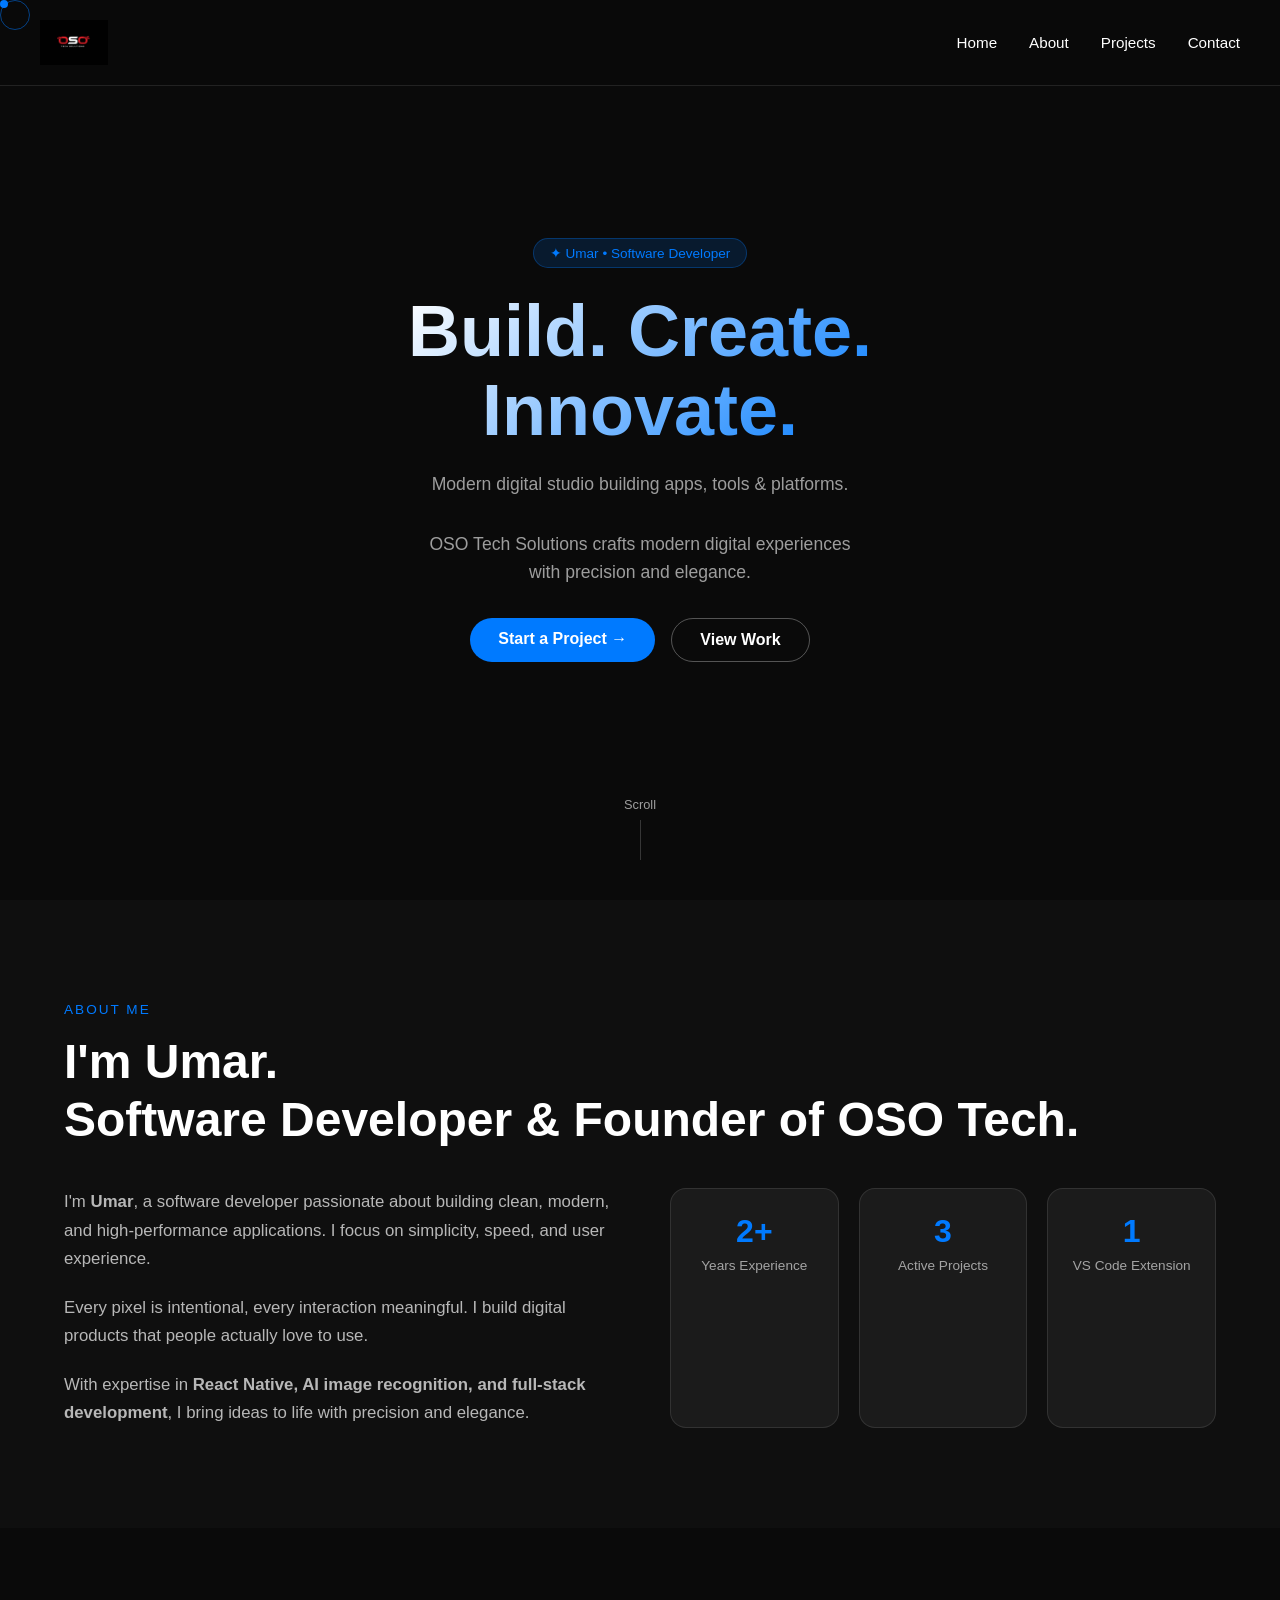
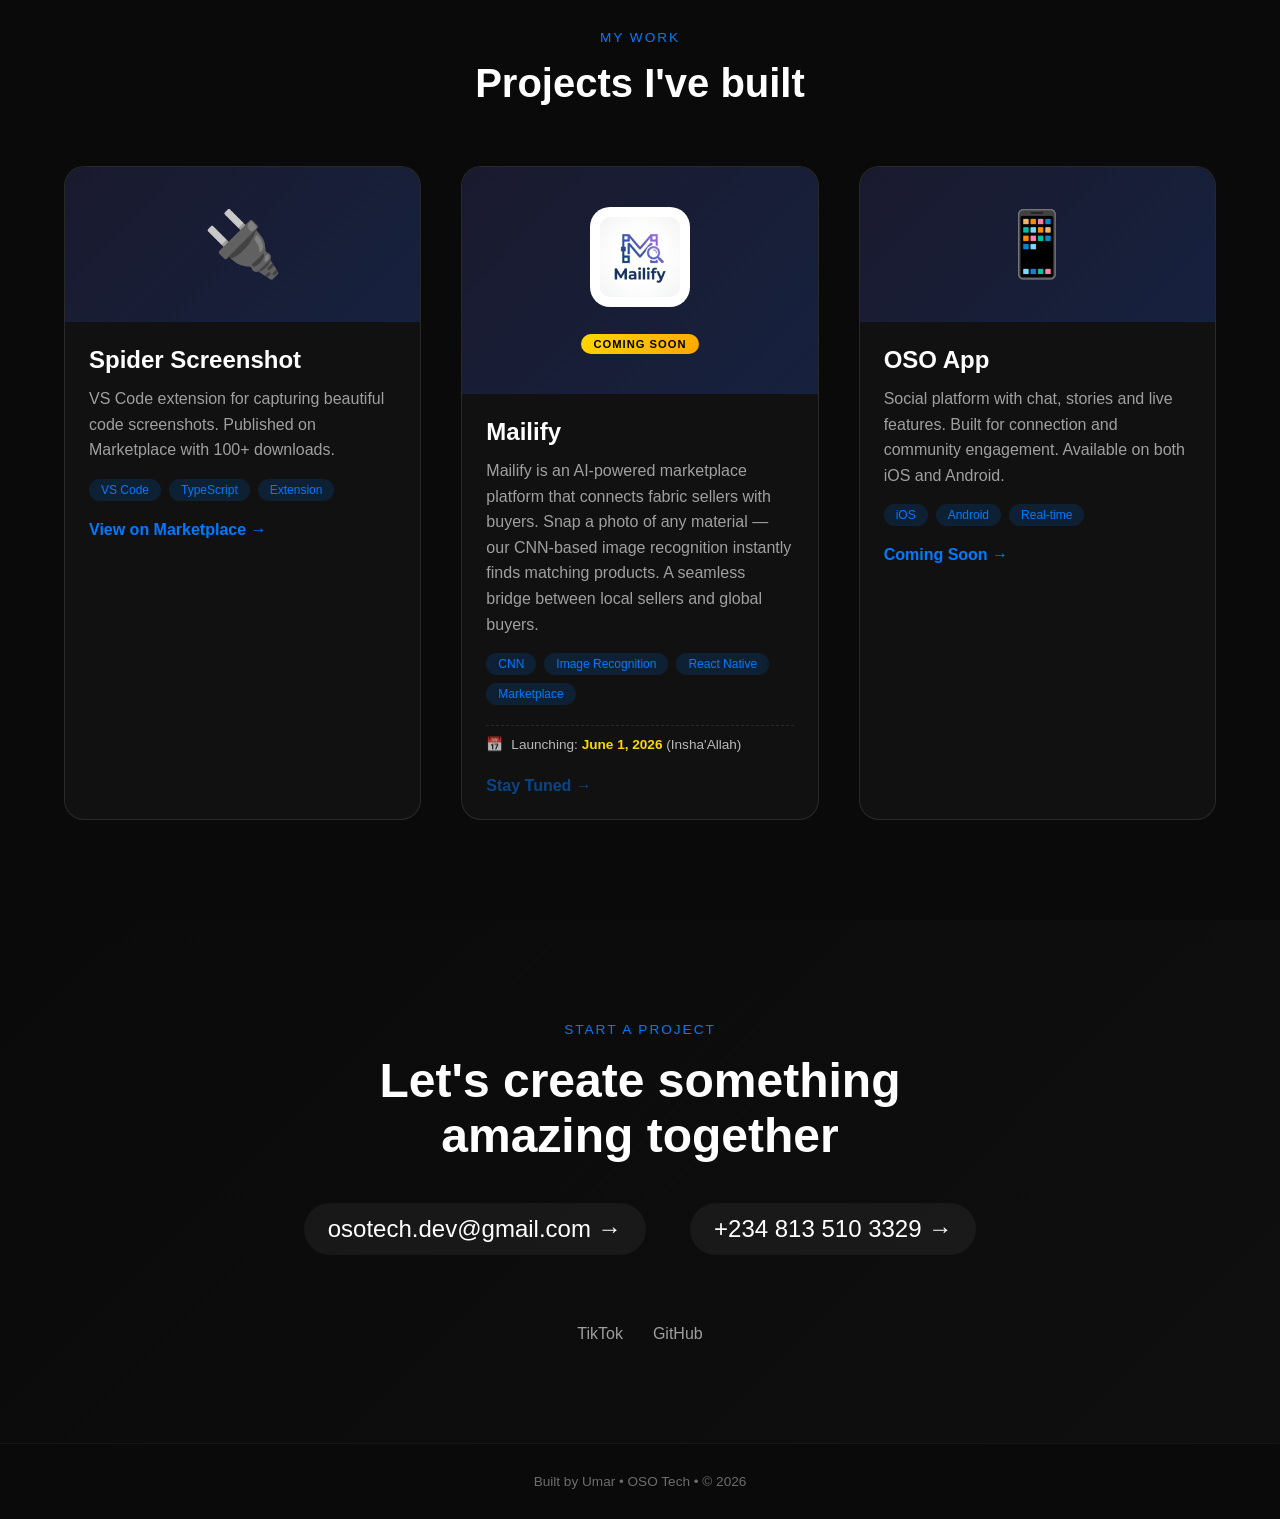
==== commit e02fba10: "Update index.html" ====
--- a/index.html
+++ b/index.html
@@ -5,6 +5,12 @@
   <meta name="viewport" content="width=device-width, initial-scale=1.0, user-scalable=yes">
   <title>OSO Tech — Umar | Premium Digital Studio</title>
   
+  <!-- Logo for Google Search results -->
+<meta property="og:image" content="https://osotechs.com/images/logo.png">
+<meta property="og:image:type" content="image/png">
+<meta property="og:image:width" content="512">
+<meta property="og:image:height" content="512">
+
   <!-- SEO BOOST -->
   <meta name="description" content="OSO Tech - Modern digital studio building apps, tools, and web experiences. Software developer specializing in React Native, AI image recognition, and full-stack development.">
   <meta name="keywords" content="OSO Tech, Osotech, software developer Nigeria, web development, mobile apps, React Native, AI, image recognition, Mailify">
